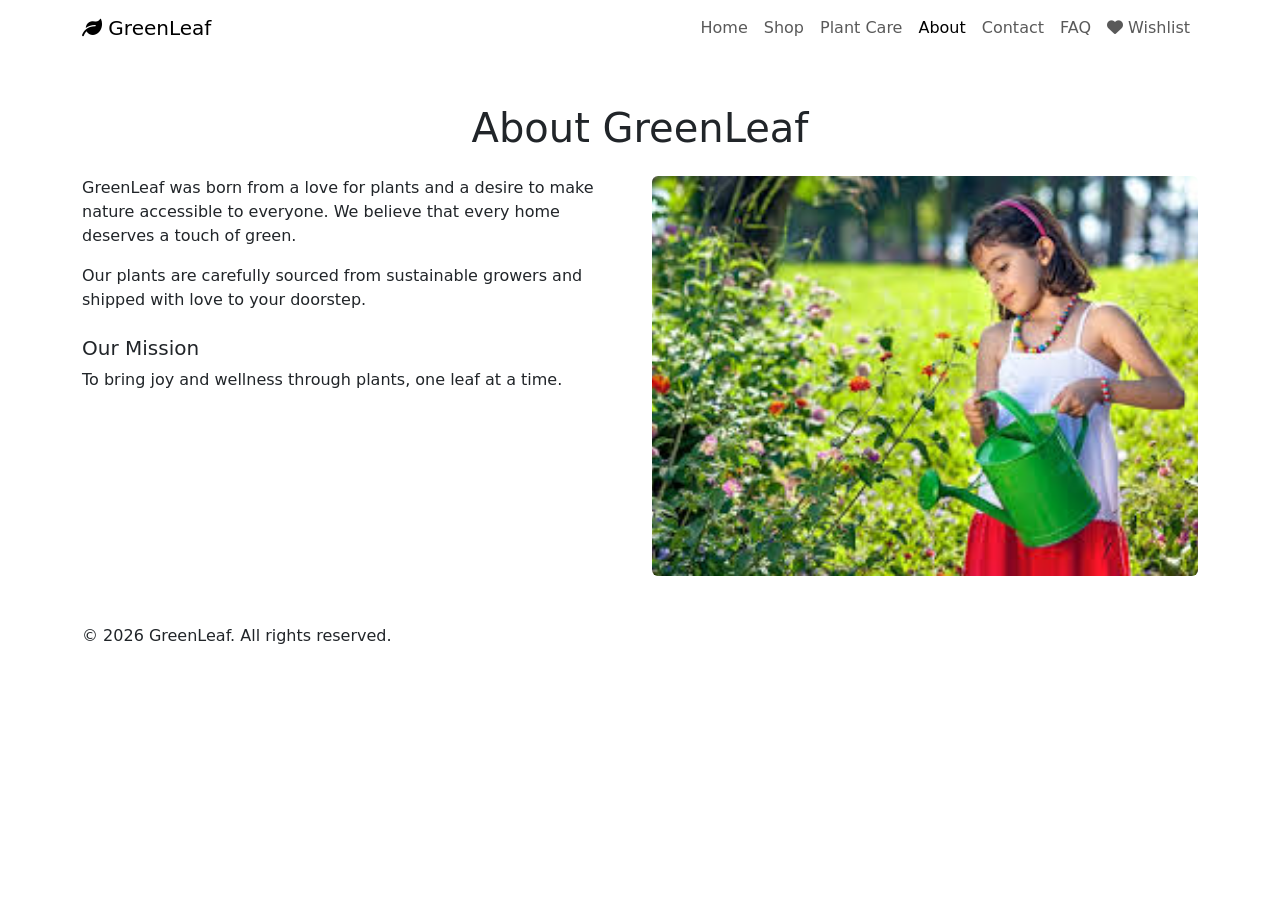
==== about.html @ 5ed4e539 "Fix navbar on all pages with Wishlist link" ====
<!DOCTYPE html>
<html lang="en">
<head>
    <meta charset="UTF-8">
    <meta name="viewport" content="width=device-width, initial-scale=1.0">
    <title>GreenLeaf | About</title>
    
    <link href="https://cdn.jsdelivr.net/npm/bootstrap@5.3.0-alpha1/dist/css/bootstrap.min.css" rel="stylesheet">
    <link rel="stylesheet" href="https://cdnjs.cloudflare.com/ajax/libs/font-awesome/6.0.0/css/all.min.css">
    <link rel="stylesheet" href="css/style.css">
</head>
<body>

    <nav class="navbar navbar-expand-lg">
        <div class="container">
            <a class="navbar-brand" href="index.html">
                <i class="fas fa-leaf"></i> GreenLeaf
            </a>
            <button class="navbar-toggler" type="button" data-bs-toggle="collapse" data-bs-target="#navbarNav">
                <span class="navbar-toggler-icon"></span>
            </button>
            <div class="collapse navbar-collapse" id="navbarNav">
                <ul class="navbar-nav ms-auto">
                    <li class="nav-item"><a class="nav-link" href="index.html">Home</a></li>
                    <li class="nav-item"><a class="nav-link" href="shop.html">Shop</a></li>
                    <li class="nav-item"><a class="nav-link" href="plant-care.html">Plant Care</a></li>
                    <li class="nav-item"><a class="nav-link active" href="about.html">About</a></li>
                    <li class="nav-item"><a class="nav-link" href="contact.html">Contact</a></li>
                    <li class="nav-item"><a class="nav-link" href="faq.html">FAQ</a></li>
                    <li class="nav-item"><a class="nav-link" href="wishlist.html"><i class="fas fa-heart"></i> Wishlist</a></li>
                </ul>
            </div>
        </div>
    </nav>

    <section class="about py-5">
        <div class="container">
            <h1 class="text-center mb-4">About GreenLeaf</h1>
            <div class="row">
                <div class="col-lg-6">
                    <p>GreenLeaf was born from a love for plants and a desire to make nature accessible to everyone. We believe that every home deserves a touch of green.</p>
                    <p>Our plants are carefully sourced from sustainable growers and shipped with love to your doorstep.</p>
                    <h5 class="mt-4">Our Mission</h5>
                    <p>To bring joy and wellness through plants, one leaf at a time.</p>
                </div>
                <div class="col-lg-6">
                    <img src="images/about.jpg" class="img-fluid rounded w-100" alt="About GreenLeaf" style="height: 400px; object-fit: cover;">
                </div>
            </div>
        </div>
    </section>

    <footer>
        <div class="container">
            <p>&copy; 2026 GreenLeaf. All rights reserved.</p>
        </div>
    </footer>

    <script src="https://cdn.jsdelivr.net/npm/bootstrap@5.3.0-alpha1/dist/js/bootstrap.bundle.min.js"></script>
    <script src="js/main.js"></script>
</body>
</html>
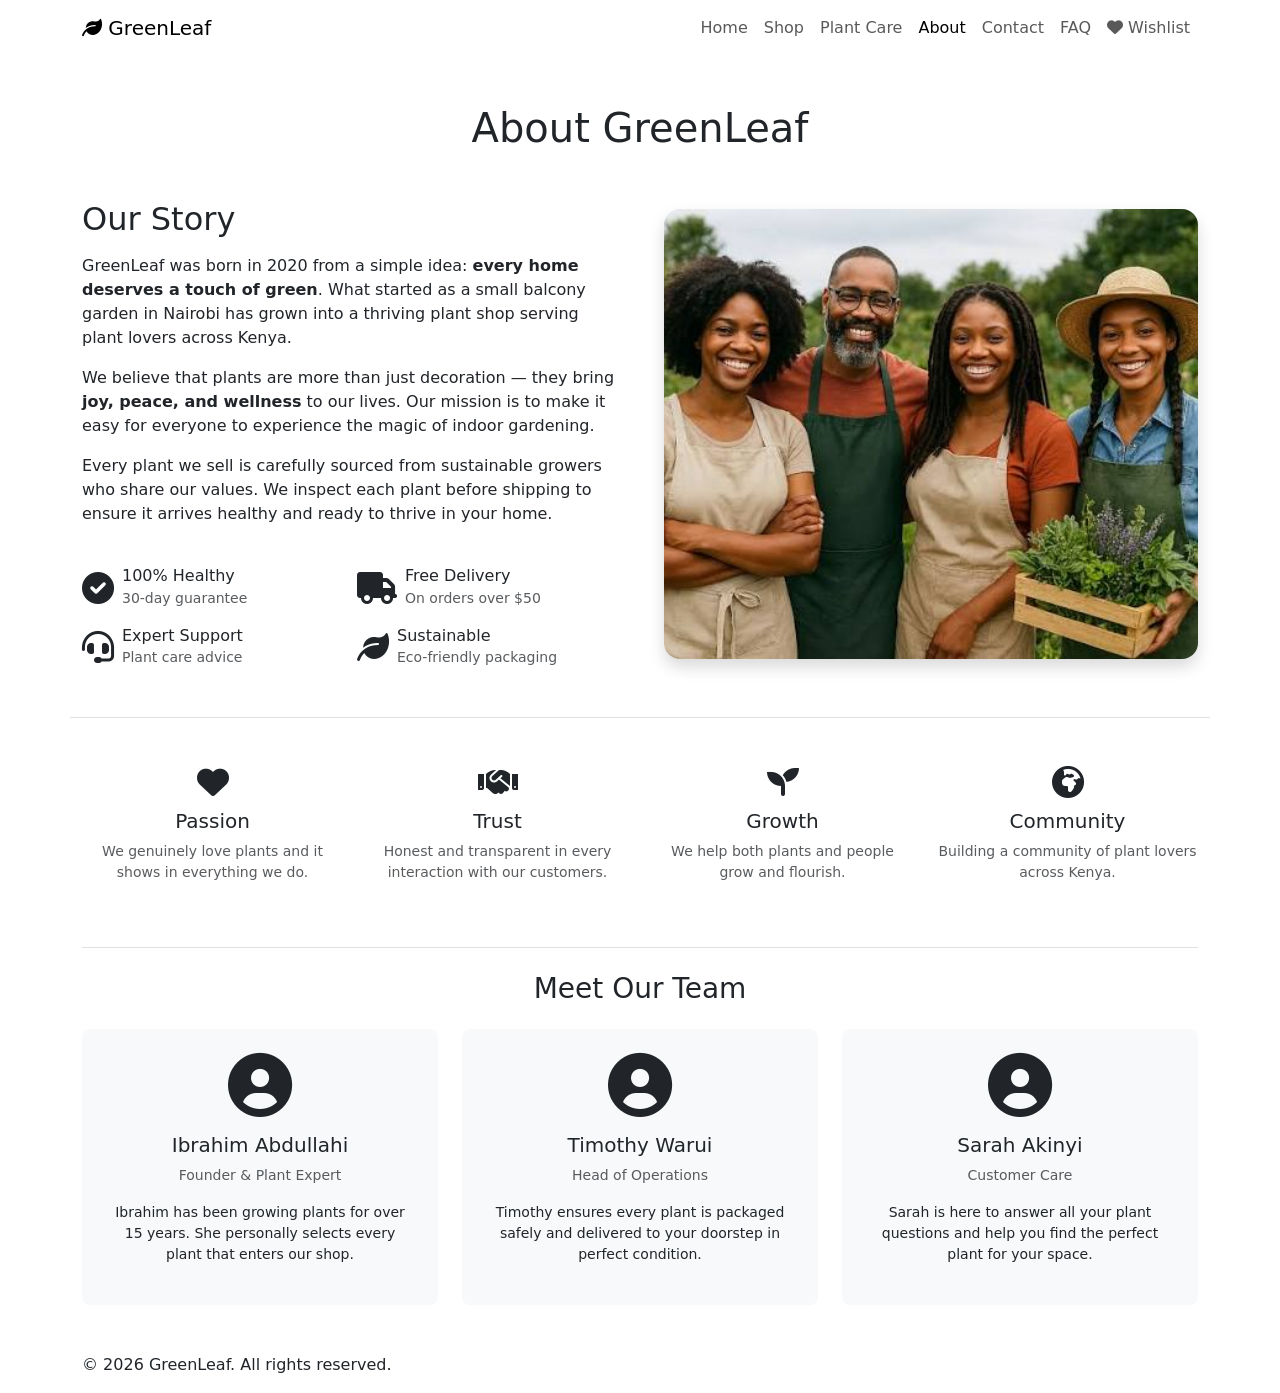
==== commit c632d7e4: "Improve About page with better content and new image" ====
--- a/about.html
+++ b/about.html
@@ -11,6 +11,7 @@
 </head>
 <body>
 
+    <!-- Navigation -->
     <nav class="navbar navbar-expand-lg">
         <div class="container">
             <a class="navbar-brand" href="index.html">
@@ -33,23 +34,121 @@
         </div>
     </nav>
 
+    <!-- About Section -->
     <section class="about py-5">
         <div class="container">
-            <h1 class="text-center mb-4">About GreenLeaf</h1>
-            <div class="row">
+            <h1 class="text-center mb-5">About GreenLeaf</h1>
+            
+            <div class="row g-5 align-items-center">
                 <div class="col-lg-6">
-                    <p>GreenLeaf was born from a love for plants and a desire to make nature accessible to everyone. We believe that every home deserves a touch of green.</p>
-                    <p>Our plants are carefully sourced from sustainable growers and shipped with love to your doorstep.</p>
-                    <h5 class="mt-4">Our Mission</h5>
-                    <p>To bring joy and wellness through plants, one leaf at a time.</p>
+                    <h2 class="mb-3">Our Story</h2>
+                    <p>GreenLeaf was born in 2020 from a simple idea: <strong>every home deserves a touch of green</strong>. What started as a small balcony garden in Nairobi has grown into a thriving plant shop serving plant lovers across Kenya.</p>
+                    <p>We believe that plants are more than just decoration — they bring <strong>joy, peace, and wellness</strong> to our lives. Our mission is to make it easy for everyone to experience the magic of indoor gardening.</p>
+                    <p>Every plant we sell is carefully sourced from sustainable growers who share our values. We inspect each plant before shipping to ensure it arrives healthy and ready to thrive in your home.</p>
+                    
+                    <div class="row mt-4 g-3">
+                        <div class="col-sm-6">
+                            <div class="d-flex align-items-center">
+                                <i class="fas fa-check-circle text-green fa-2x me-2"></i>
+                                <div>
+                                    <h6 class="mb-0">100% Healthy</h6>
+                                    <small class="text-muted">30-day guarantee</small>
+                                </div>
+                            </div>
+                        </div>
+                        <div class="col-sm-6">
+                            <div class="d-flex align-items-center">
+                                <i class="fas fa-truck text-green fa-2x me-2"></i>
+                                <div>
+                                    <h6 class="mb-0">Free Delivery</h6>
+                                    <small class="text-muted">On orders over $50</small>
+                                </div>
+                            </div>
+                        </div>
+                        <div class="col-sm-6">
+                            <div class="d-flex align-items-center">
+                                <i class="fas fa-headset text-green fa-2x me-2"></i>
+                                <div>
+                                    <h6 class="mb-0">Expert Support</h6>
+                                    <small class="text-muted">Plant care advice</small>
+                                </div>
+                            </div>
+                        </div>
+                        <div class="col-sm-6">
+                            <div class="d-flex align-items-center">
+                                <i class="fas fa-leaf text-green fa-2x me-2"></i>
+                                <div>
+                                    <h6 class="mb-0">Sustainable</h6>
+                                    <small class="text-muted">Eco-friendly packaging</small>
+                                </div>
+                            </div>
+                        </div>
+                    </div>
                 </div>
+                
                 <div class="col-lg-6">
-                    <img src="images/about.jpg" class="img-fluid rounded w-100" alt="About GreenLeaf" style="height: 400px; object-fit: cover;">
+                    <img src="images/about-team.jpg" alt="GreenLeaf Team" class="img-fluid rounded-4 shadow w-100" style="height: 450px; object-fit: cover;">
+                </div>
+            </div>
+
+            <!-- Our Values -->
+            <div class="row text-center g-4 mt-5 pt-4 border-top">
+                <div class="col-md-3">
+                    <i class="fas fa-heart fa-2x text-green"></i>
+                    <h5 class="mt-2">Passion</h5>
+                    <p class="text-muted small">We genuinely love plants and it shows in everything we do.</p>
+                </div>
+                <div class="col-md-3">
+                    <i class="fas fa-handshake fa-2x text-green"></i>
+                    <h5 class="mt-2">Trust</h5>
+                    <p class="text-muted small">Honest and transparent in every interaction with our customers.</p>
+                </div>
+                <div class="col-md-3">
+                    <i class="fas fa-seedling fa-2x text-green"></i>
+                    <h5 class="mt-2">Growth</h5>
+                    <p class="text-muted small">We help both plants and people grow and flourish.</p>
+                </div>
+                <div class="col-md-3">
+                    <i class="fas fa-globe-africa fa-2x text-green"></i>
+                    <h5 class="mt-2">Community</h5>
+                    <p class="text-muted small">Building a community of plant lovers across Kenya.</p>
+                </div>
+            </div>
+
+            <!-- Our Team -->
+            <div class="mt-5 pt-4 border-top">
+                <h3 class="text-center mb-4">Meet Our Team</h3>
+                <div class="row g-4">
+                    <div class="col-md-4 text-center">
+                        <div class="bg-light p-4 rounded-3">
+                            <i class="fas fa-user-circle fa-4x text-green"></i>
+                            <h5 class="mt-3">Ibrahim Abdullahi</h5>
+                            <p class="text-muted small">Founder & Plant Expert</p>
+                            <p class="small">Ibrahim has been growing plants for over 15 years. She personally selects every plant that enters our shop.</p>
+                        </div>
+                    </div>
+                    <div class="col-md-4 text-center">
+                        <div class="bg-light p-4 rounded-3">
+                            <i class="fas fa-user-circle fa-4x text-green"></i>
+                            <h5 class="mt-3">Timothy Warui</h5>
+                            <p class="text-muted small">Head of Operations</p>
+                            <p class="small">Timothy ensures every plant is packaged safely and delivered to your doorstep in perfect condition.</p>
+                        </div>
+                    </div>
+                    <div class="col-md-4 text-center">
+                        <div class="bg-light p-4 rounded-3">
+                            <i class="fas fa-user-circle fa-4x text-green"></i>
+                            <h5 class="mt-3">Sarah Akinyi</h5>
+                            <p class="text-muted small">Customer Care</p>
+                            <p class="small">Sarah is here to answer all your plant questions and help you find the perfect plant for your space.</p>
+                        </div>
+                    </div>
                 </div>
             </div>
         </div>
     </section>
 
+    <!-- Footer -->
     <footer>
         <div class="container">
             <p>&copy; 2026 GreenLeaf. All rights reserved.</p>
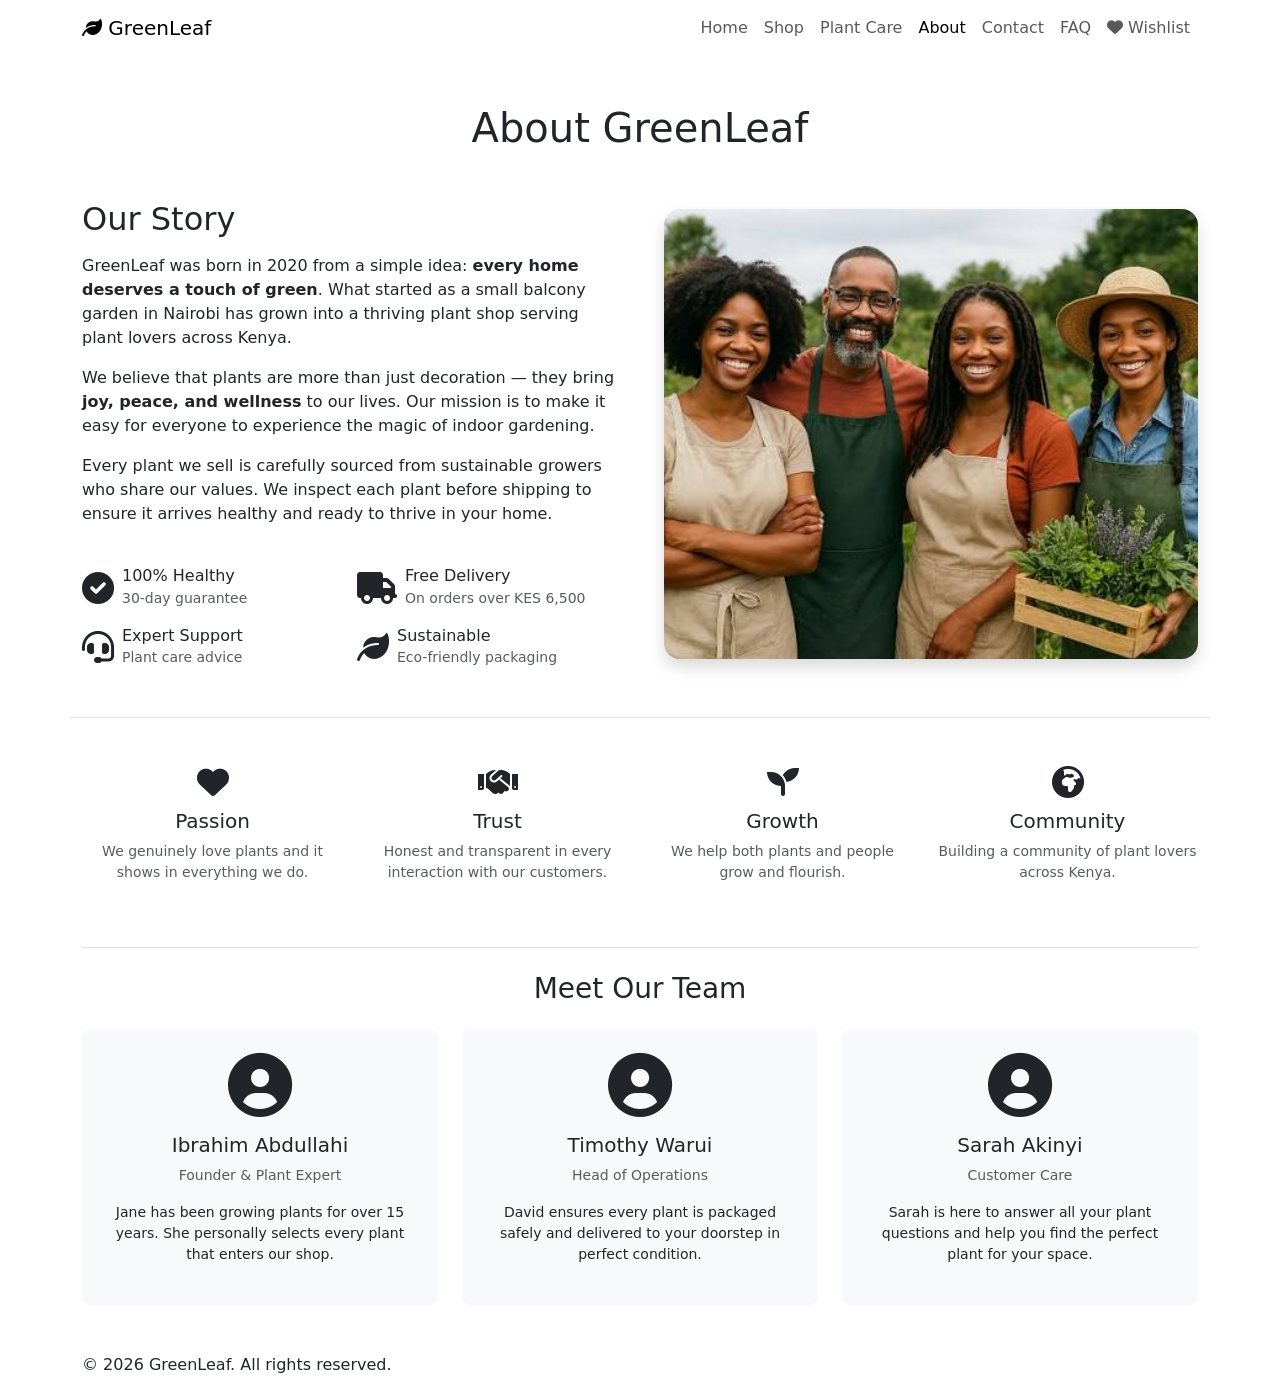
==== commit 1c8d854a: "Add values section to about page" ====
--- a/about.html
+++ b/about.html
@@ -61,7 +61,7 @@
                                 <i class="fas fa-truck text-green fa-2x me-2"></i>
                                 <div>
                                     <h6 class="mb-0">Free Delivery</h6>
-                                    <small class="text-muted">On orders over $50</small>
+                                    <small class="text-muted">On orders over KES 6,500</small>
                                 </div>
                             </div>
                         </div>
@@ -124,7 +124,7 @@
                             <i class="fas fa-user-circle fa-4x text-green"></i>
                             <h5 class="mt-3">Ibrahim Abdullahi</h5>
                             <p class="text-muted small">Founder & Plant Expert</p>
-                            <p class="small">Ibrahim has been growing plants for over 15 years. She personally selects every plant that enters our shop.</p>
+                            <p class="small">Jane has been growing plants for over 15 years. She personally selects every plant that enters our shop.</p>
                         </div>
                     </div>
                     <div class="col-md-4 text-center">
@@ -132,7 +132,7 @@
                             <i class="fas fa-user-circle fa-4x text-green"></i>
                             <h5 class="mt-3">Timothy Warui</h5>
                             <p class="text-muted small">Head of Operations</p>
-                            <p class="small">Timothy ensures every plant is packaged safely and delivered to your doorstep in perfect condition.</p>
+                            <p class="small">David ensures every plant is packaged safely and delivered to your doorstep in perfect condition.</p>
                         </div>
                     </div>
                     <div class="col-md-4 text-center">
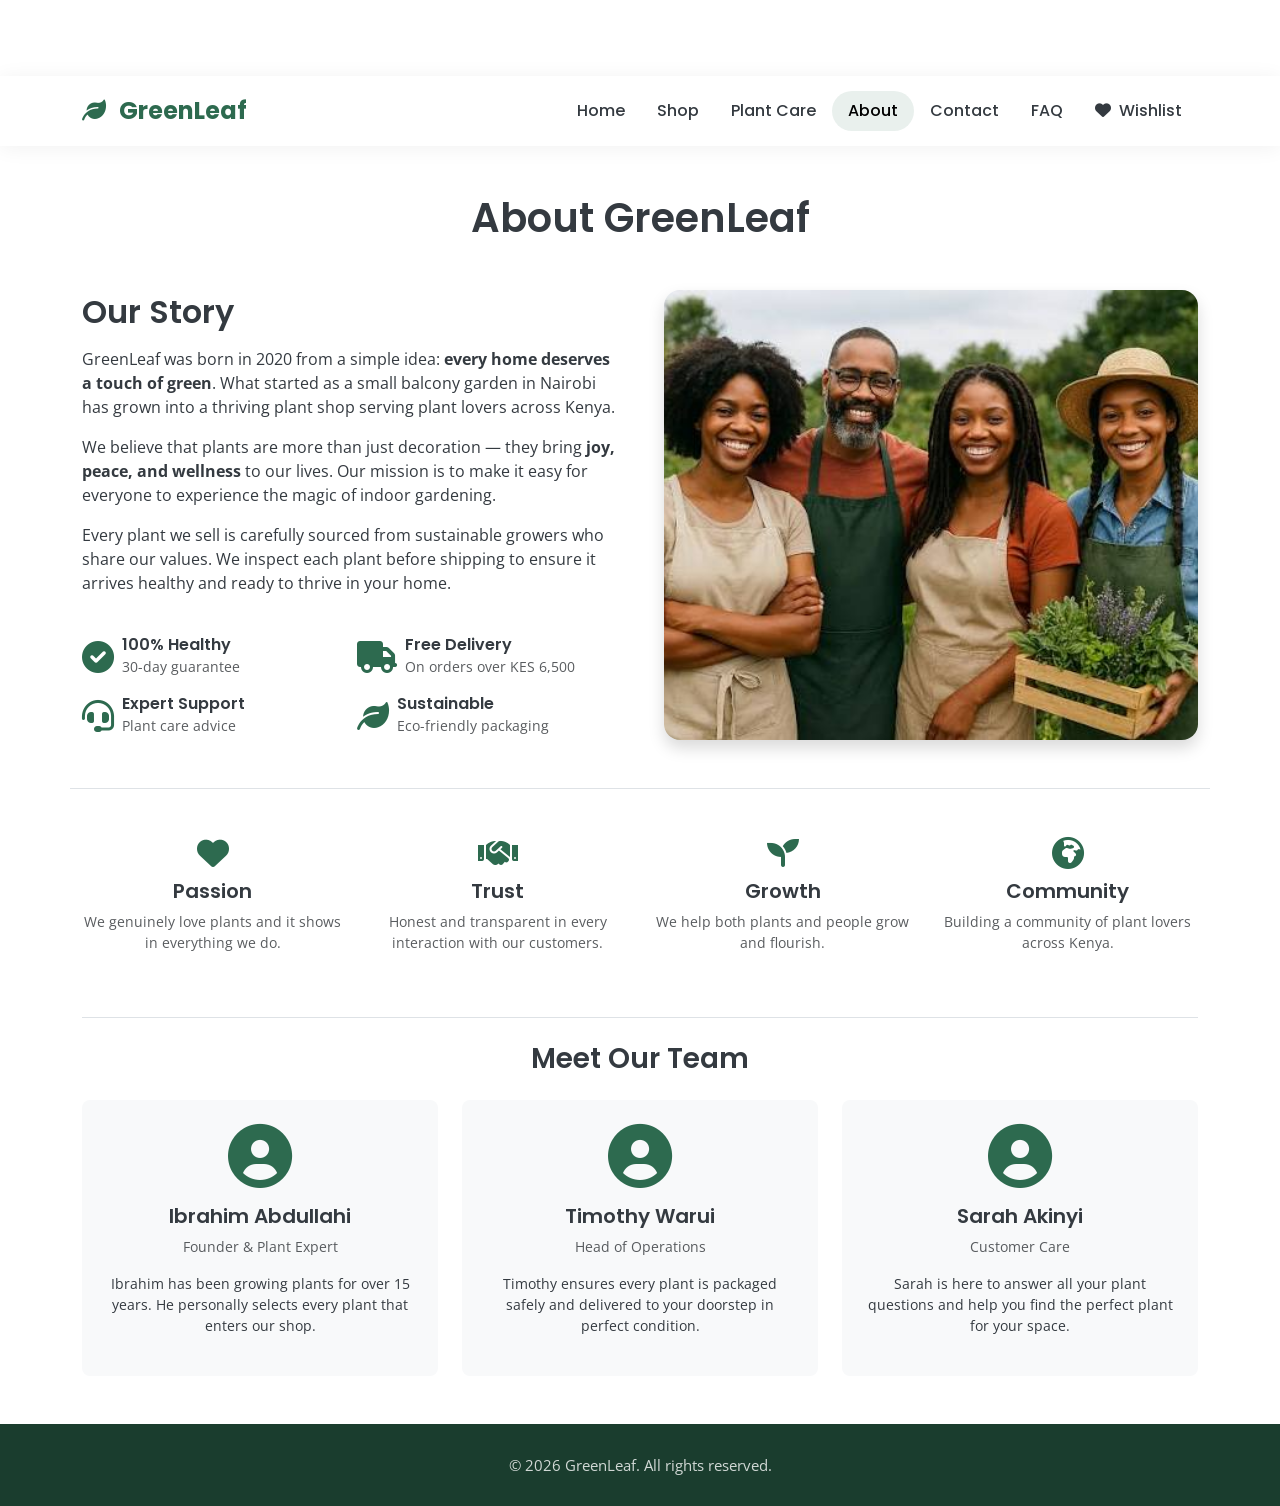
==== commit 3c3d620b: "Add clean comments to all files for better code readability" ====
--- a/about.html
+++ b/about.html
@@ -5,13 +5,19 @@
     <meta name="viewport" content="width=device-width, initial-scale=1.0">
     <title>GreenLeaf | About</title>
     
+    <!-- Bootstrap 5 CSS - for responsive layout -->
     <link href="https://cdn.jsdelivr.net/npm/bootstrap@5.3.0-alpha1/dist/css/bootstrap.min.css" rel="stylesheet">
+    
+    <!-- Font Awesome - for icons -->
     <link rel="stylesheet" href="https://cdnjs.cloudflare.com/ajax/libs/font-awesome/6.0.0/css/all.min.css">
+    
+    <!-- Custom CSS - green theme and styling -->
     <link rel="stylesheet" href="css/style.css">
 </head>
 <body>
 
-    <!-- Navigation -->
+    <!-- ===== NAVIGATION BAR ===== -->
+    <!-- Contains logo and links to all 7 pages. Collapses on mobile. -->
     <nav class="navbar navbar-expand-lg">
         <div class="container">
             <a class="navbar-brand" href="index.html">
@@ -34,7 +40,8 @@
         </div>
     </nav>
 
-    <!-- About Section -->
+    <!-- ===== ABOUT SECTION ===== -->
+    <!-- Company story, mission, values, and team information -->
     <section class="about py-5">
         <div class="container">
             <h1 class="text-center mb-5">About GreenLeaf</h1>
@@ -46,6 +53,7 @@
                     <p>We believe that plants are more than just decoration — they bring <strong>joy, peace, and wellness</strong> to our lives. Our mission is to make it easy for everyone to experience the magic of indoor gardening.</p>
                     <p>Every plant we sell is carefully sourced from sustainable growers who share our values. We inspect each plant before shipping to ensure it arrives healthy and ready to thrive in your home.</p>
                     
+                    <!-- Key benefits - builds trust with customers -->
                     <div class="row mt-4 g-3">
                         <div class="col-sm-6">
                             <div class="d-flex align-items-center">
@@ -91,7 +99,8 @@
                 </div>
             </div>
 
-            <!-- Our Values -->
+            <!-- ===== OUR VALUES ===== -->
+            <!-- Core values that guide the company -->
             <div class="row text-center g-4 mt-5 pt-4 border-top">
                 <div class="col-md-3">
                     <i class="fas fa-heart fa-2x text-green"></i>
@@ -115,7 +124,8 @@
                 </div>
             </div>
 
-            <!-- Our Team -->
+            <!-- ===== OUR TEAM ===== -->
+            <!-- Meet the team members -->
             <div class="mt-5 pt-4 border-top">
                 <h3 class="text-center mb-4">Meet Our Team</h3>
                 <div class="row g-4">
@@ -124,7 +134,7 @@
                             <i class="fas fa-user-circle fa-4x text-green"></i>
                             <h5 class="mt-3">Ibrahim Abdullahi</h5>
                             <p class="text-muted small">Founder & Plant Expert</p>
-                            <p class="small">Jane has been growing plants for over 15 years. She personally selects every plant that enters our shop.</p>
+                            <p class="small">Ibrahim has been growing plants for over 15 years. He personally selects every plant that enters our shop.</p>
                         </div>
                     </div>
                     <div class="col-md-4 text-center">
@@ -132,7 +142,7 @@
                             <i class="fas fa-user-circle fa-4x text-green"></i>
                             <h5 class="mt-3">Timothy Warui</h5>
                             <p class="text-muted small">Head of Operations</p>
-                            <p class="small">David ensures every plant is packaged safely and delivered to your doorstep in perfect condition.</p>
+                            <p class="small">Timothy ensures every plant is packaged safely and delivered to your doorstep in perfect condition.</p>
                         </div>
                     </div>
                     <div class="col-md-4 text-center">
@@ -148,14 +158,18 @@
         </div>
     </section>
 
-    <!-- Footer -->
+    <!-- ===== FOOTER ===== -->
+    <!-- Copyright information -->
     <footer>
         <div class="container">
             <p>&copy; 2026 GreenLeaf. All rights reserved.</p>
         </div>
     </footer>
 
+    <!-- Bootstrap JavaScript - for responsive features -->
     <script src="https://cdn.jsdelivr.net/npm/bootstrap@5.3.0-alpha1/dist/js/bootstrap.bundle.min.js"></script>
+    
+    <!-- Custom JavaScript - wishlist, filter, form validation -->
     <script src="js/main.js"></script>
 </body>
 </html>
--- a/css/style.css
+++ b/css/style.css
@@ -0,0 +1,445 @@
+/* ==========================================
+   GOOGLE FONTS
+========================================== */
+@import url('https://fonts.googleapis.com/css2?family=Poppins:wght@300;400;500;600;700&family=Open+Sans:wght@300;400;500;600&display=swap');
+
+/* ==========================================
+   ROOT VARIABLES - Colors, shadows, transitions
+========================================== */
+:root {
+    --primary: #2D6A4F;
+    --primary-light: #409f7a;
+    --primary-dark: #1a3d2e;
+    --secondary: #74C69D;
+    --light-bg: #F8F9FA;
+    --text-dark: #343A40;
+    --text-muted: #6c757d;
+    --white: #FFFFFF;
+    --shadow: 0 4px 20px rgba(0, 0, 0, 0.08);
+    --shadow-hover: 0 8px 30px rgba(0, 0, 0, 0.15);
+    --border-radius: 16px;
+    --transition: all 0.3s ease;
+}
+
+/* ==========================================
+   GLOBAL STYLES
+========================================== */
+* {
+    margin: 0;
+    padding: 0;
+    box-sizing: border-box;
+}
+
+body {
+    font-family: 'Open Sans', sans-serif;
+    color: var(--text-dark);
+    background-color: var(--white);
+    padding-top: 76px;
+}
+
+h1, h2, h3, h4, h5, h6 {
+    font-family: 'Poppins', sans-serif;
+    font-weight: 600;
+}
+
+a {
+    text-decoration: none;
+    color: var(--primary);
+    transition: var(--transition);
+}
+
+a:hover {
+    color: var(--primary-dark);
+}
+
+/* ==========================================
+   TEXT COLORS
+========================================== */
+.text-green {
+    color: var(--primary);
+}
+
+.text-green-light {
+    color: var(--secondary);
+}
+
+/* ==========================================
+   BUTTONS
+========================================== */
+.btn-primary {
+    background-color: var(--primary);
+    border-color: var(--primary);
+    padding: 12px 30px;
+    font-weight: 600;
+    border-radius: 50px;
+    transition: var(--transition);
+}
+
+.btn-primary:hover {
+    background-color: var(--primary-dark);
+    border-color: var(--primary-dark);
+    transform: translateY(-2px);
+    box-shadow: 0 8px 25px rgba(45, 106, 79, 0.3);
+}
+
+.btn-outline-primary {
+    color: var(--primary);
+    border-color: var(--primary);
+    border-radius: 50px;
+    font-weight: 600;
+    transition: var(--transition);
+}
+
+.btn-outline-primary:hover {
+    background-color: var(--primary);
+    border-color: var(--primary);
+    color: var(--white);
+    transform: translateY(-2px);
+}
+
+/* ==========================================
+   NAVBAR
+========================================== */
+.navbar {
+    background-color: var(--white);
+    box-shadow: 0 2px 20px rgba(0, 0, 0, 0.06);
+    padding: 12px 0;
+}
+
+.navbar-brand {
+    font-family: 'Poppins', sans-serif;
+    font-weight: 700;
+    font-size: 1.5rem;
+    color: var(--primary);
+}
+
+.navbar-brand i {
+    color: var(--primary);
+    margin-right: 8px;
+}
+
+.navbar-brand:hover {
+    color: var(--primary-dark);
+}
+
+.nav-link {
+    font-family: 'Poppins', sans-serif;
+    font-weight: 500;
+    color: var(--text-dark);
+    padding: 8px 16px !important;
+    border-radius: 50px;
+    transition: var(--transition);
+}
+
+.nav-link:hover {
+    color: var(--primary);
+    background-color: rgba(45, 106, 79, 0.06);
+}
+
+.nav-link.active {
+    color: var(--primary);
+    background-color: rgba(45, 106, 79, 0.1);
+}
+
+.nav-link i {
+    margin-right: 4px;
+}
+
+.navbar-toggler {
+    border: none;
+    padding: 8px 12px;
+}
+
+.navbar-toggler:focus {
+    box-shadow: none;
+}
+
+/* ==========================================
+   HERO SECTION
+========================================== */
+.hero {
+    background: linear-gradient(135deg, #f0f7f4 0%, #e8f3ee 100%);
+    padding: 80px 0;
+    min-height: 80vh;
+    display: flex;
+    align-items: center;
+}
+
+.hero h1 {
+    font-size: 3.5rem;
+    line-height: 1.2;
+}
+
+.hero .lead {
+    font-size: 1.2rem;
+    color: var(--text-muted);
+}
+
+/* ==========================================
+   PLANT CARDS
+========================================== */
+.plant-card {
+    border: none;
+    border-radius: var(--border-radius);
+    overflow: hidden;
+    box-shadow: var(--shadow);
+    transition: var(--transition);
+    background: var(--white);
+    height: 100%;
+}
+
+.plant-card:hover {
+    transform: translateY(-8px);
+    box-shadow: var(--shadow-hover);
+}
+
+.plant-card img {
+    height: 220px;
+    object-fit: cover;
+    transition: var(--transition);
+}
+
+.plant-card:hover img {
+    transform: scale(1.02);
+}
+
+.plant-card .card-body {
+    padding: 20px;
+}
+
+.plant-card .card-title {
+    font-family: 'Poppins', sans-serif;
+    font-weight: 600;
+    margin-bottom: 4px;
+}
+
+.plant-card .card-text {
+    font-weight: 600;
+    color: var(--primary);
+    font-size: 1.1rem;
+}
+
+/* ==========================================
+   WISHLIST BUTTONS
+========================================== */
+.wishlist-btn {
+    border-radius: 50px;
+    padding: 6px 16px;
+    transition: var(--transition);
+    border: 2px solid #ddd;
+    color: var(--text-muted);
+}
+
+.wishlist-btn:hover {
+    border-color: var(--primary);
+    color: var(--primary);
+}
+
+.wishlist-btn i {
+    transition: var(--transition);
+    margin-right: 4px;
+}
+
+.wishlist-btn.active {
+    border-color: #e74c3c;
+    background-color: rgba(231, 76, 60, 0.06);
+    color: #e74c3c;
+}
+
+.wishlist-btn.active i {
+    color: #e74c3c;
+}
+
+/* ==========================================
+   FILTER BUTTONS
+========================================== */
+.filter-btn {
+    border-radius: 50px;
+    padding: 8px 24px;
+    margin: 0 4px;
+    font-weight: 500;
+    transition: var(--transition);
+    border: 2px solid #ddd;
+    color: var(--text-dark);
+}
+
+.filter-btn:hover {
+    border-color: var(--primary);
+    color: var(--primary);
+}
+
+.filter-btn.active {
+    background-color: var(--primary);
+    border-color: var(--primary);
+    color: var(--white);
+}
+
+/* ==========================================
+   TESTIMONIALS
+========================================== */
+.testimonial-card {
+    border: none;
+    border-radius: var(--border-radius);
+    box-shadow: var(--shadow);
+    transition: var(--transition);
+    background: var(--white);
+}
+
+.testimonial-card:hover {
+    transform: translateY(-4px);
+    box-shadow: var(--shadow-hover);
+}
+
+/* ==========================================
+   ABOUT PAGE
+========================================== */
+.about .bg-light {
+    background-color: var(--light-bg);
+}
+
+/* ==========================================
+   CONTACT FORM
+========================================== */
+.form-control {
+    border-radius: 12px;
+    padding: 12px 16px;
+    border: 2px solid #e9ecef;
+    transition: var(--transition);
+}
+
+.form-control:focus {
+    border-color: var(--primary);
+    box-shadow: 0 0 0 4px rgba(45, 106, 79, 0.1);
+}
+
+/* ==========================================
+   NEWSLETTER
+========================================== */
+.newsletter .input-group {
+    box-shadow: var(--shadow);
+    border-radius: 50px;
+    overflow: hidden;
+}
+
+.newsletter .form-control {
+    border: 2px solid #e9ecef;
+    border-right: none;
+    border-radius: 50px 0 0 50px;
+    padding: 14px 20px;
+}
+
+.newsletter .form-control:focus {
+    border-color: var(--primary);
+    box-shadow: none;
+}
+
+.newsletter .btn {
+    border-radius: 0 50px 50px 0;
+    padding: 14px 30px;
+}
+
+/* ==========================================
+   FAQ ACCORDION
+========================================== */
+.accordion-item {
+    border: 2px solid #e9ecef;
+    margin-bottom: 12px;
+    border-radius: 12px !important;
+    overflow: hidden;
+}
+
+.accordion-button {
+    font-weight: 600;
+    padding: 18px 24px;
+    background: var(--white);
+}
+
+.accordion-button:not(.collapsed) {
+    background-color: rgba(45, 106, 79, 0.04);
+    color: var(--primary);
+    box-shadow: none;
+}
+
+.accordion-button:focus {
+    box-shadow: none;
+    border-color: transparent;
+}
+
+.accordion-body {
+    padding: 20px 24px;
+    color: var(--text-muted);
+    line-height: 1.7;
+}
+
+/* ==========================================
+   FOOTER
+========================================== */
+footer {
+    background-color: var(--primary-dark);
+    color: var(--white);
+    padding: 30px 0;
+    text-align: center;
+}
+
+footer p {
+    margin: 0;
+    opacity: 0.8;
+    font-size: 0.95rem;
+}
+
+/* ==========================================
+   RESPONSIVE - Mobile, Tablet, Desktop
+========================================== */
+@media (max-width: 992px) {
+    .hero h1 {
+        font-size: 2.5rem;
+    }
+    
+    .hero {
+        min-height: auto;
+        padding: 60px 0;
+    }
+}
+
+@media (max-width: 768px) {
+    body {
+        padding-top: 66px;
+    }
+    
+    .hero h1 {
+        font-size: 2rem;
+    }
+    
+    .hero .lead {
+        font-size: 1rem;
+    }
+    
+    .plant-card img {
+        height: 180px;
+    }
+    
+    .filter-btn {
+        padding: 6px 16px;
+        font-size: 0.85rem;
+        margin: 0 2px;
+    }
+}
+
+@media (max-width: 576px) {
+    .hero {
+        padding: 40px 0;
+    }
+    
+    .hero h1 {
+        font-size: 1.8rem;
+    }
+    
+    .btn-primary {
+        padding: 10px 24px;
+        font-size: 0.95rem;
+    }
+    
+    .plant-card img {
+        height: 160px;
+    }
+}
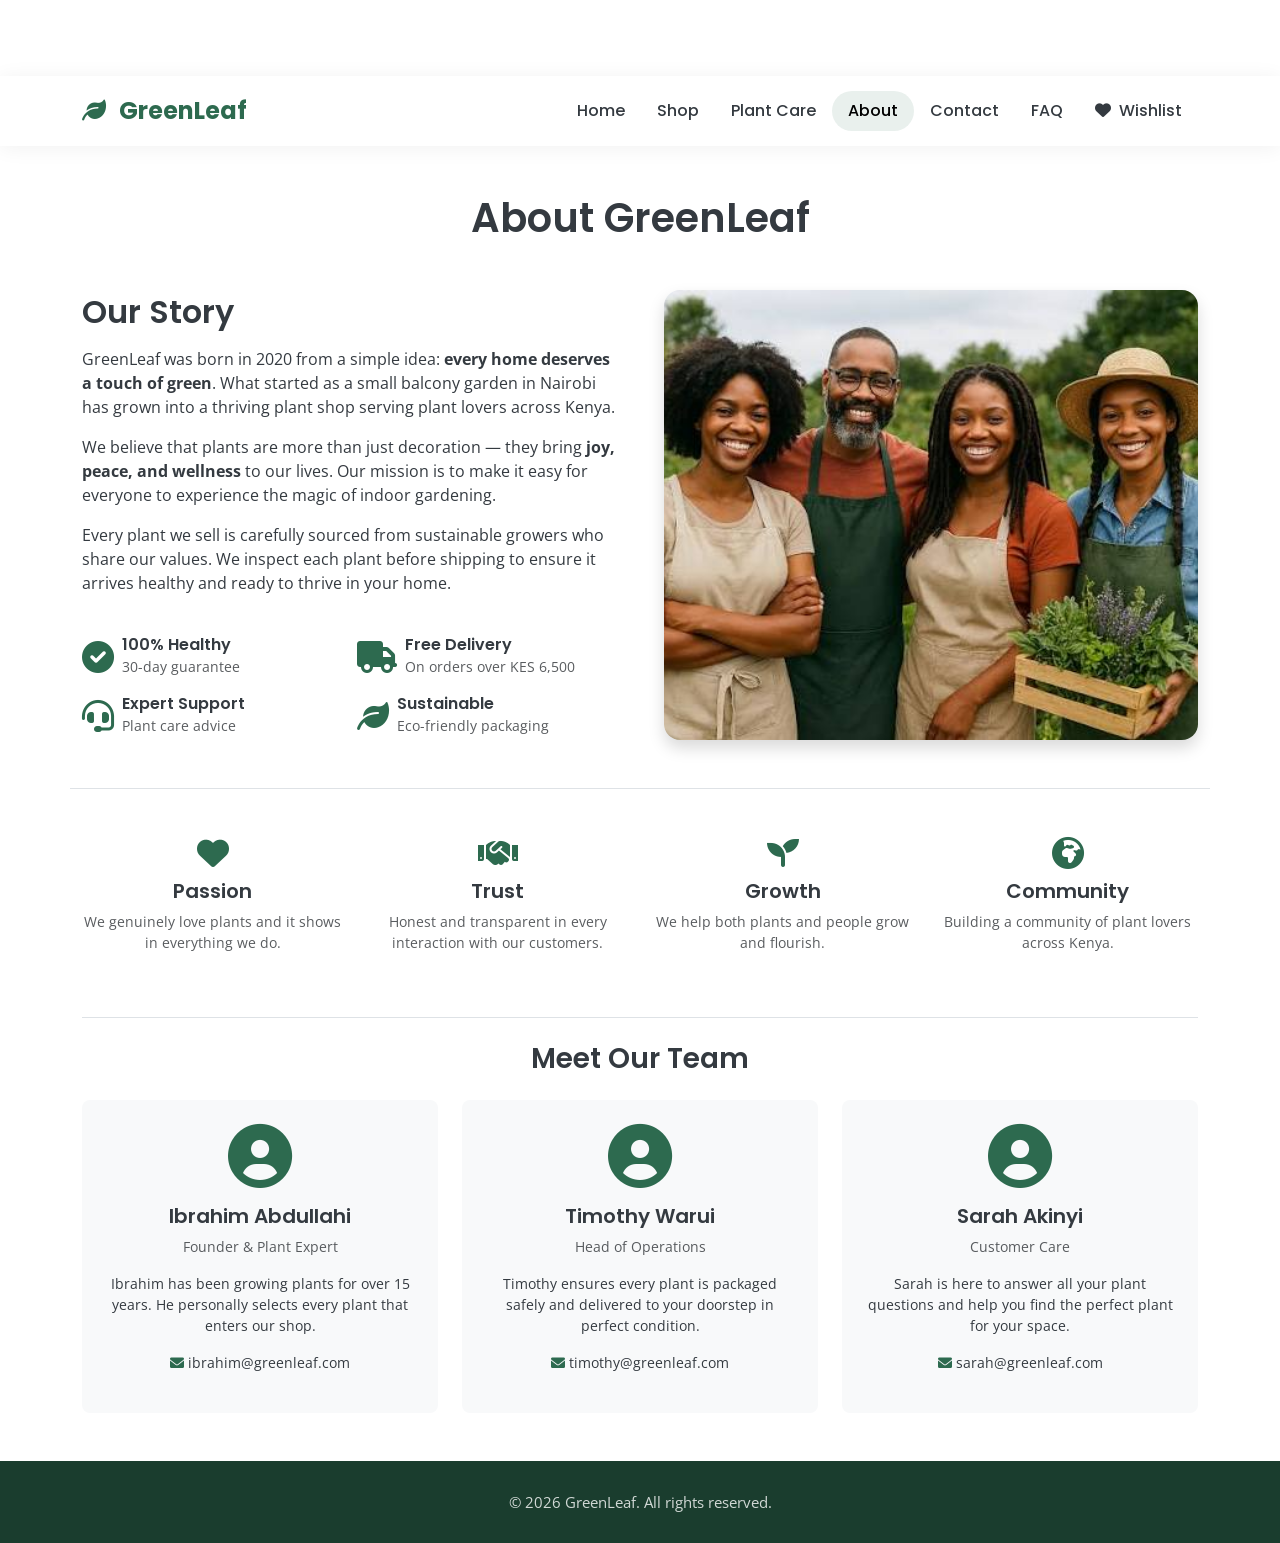
==== commit 226a2c3f: "Add business emails to team members on About page" ====
--- a/about.html
+++ b/about.html
@@ -5,19 +5,18 @@
     <meta name="viewport" content="width=device-width, initial-scale=1.0">
     <title>GreenLeaf | About</title>
     
-    <!-- Bootstrap 5 CSS - for responsive layout -->
+    <!-- Bootstrap 5 CSS -->
     <link href="https://cdn.jsdelivr.net/npm/bootstrap@5.3.0-alpha1/dist/css/bootstrap.min.css" rel="stylesheet">
     
-    <!-- Font Awesome - for icons -->
+    <!-- Font Awesome -->
     <link rel="stylesheet" href="https://cdnjs.cloudflare.com/ajax/libs/font-awesome/6.0.0/css/all.min.css">
     
-    <!-- Custom CSS - green theme and styling -->
+    <!-- Custom CSS -->
     <link rel="stylesheet" href="css/style.css">
 </head>
 <body>
 
     <!-- ===== NAVIGATION BAR ===== -->
-    <!-- Contains logo and links to all 7 pages. Collapses on mobile. -->
     <nav class="navbar navbar-expand-lg">
         <div class="container">
             <a class="navbar-brand" href="index.html">
@@ -41,7 +40,6 @@
     </nav>
 
     <!-- ===== ABOUT SECTION ===== -->
-    <!-- Company story, mission, values, and team information -->
     <section class="about py-5">
         <div class="container">
             <h1 class="text-center mb-5">About GreenLeaf</h1>
@@ -53,7 +51,7 @@
                     <p>We believe that plants are more than just decoration — they bring <strong>joy, peace, and wellness</strong> to our lives. Our mission is to make it easy for everyone to experience the magic of indoor gardening.</p>
                     <p>Every plant we sell is carefully sourced from sustainable growers who share our values. We inspect each plant before shipping to ensure it arrives healthy and ready to thrive in your home.</p>
                     
-                    <!-- Key benefits - builds trust with customers -->
+                    <!-- Key benefits -->
                     <div class="row mt-4 g-3">
                         <div class="col-sm-6">
                             <div class="d-flex align-items-center">
@@ -100,7 +98,6 @@
             </div>
 
             <!-- ===== OUR VALUES ===== -->
-            <!-- Core values that guide the company -->
             <div class="row text-center g-4 mt-5 pt-4 border-top">
                 <div class="col-md-3">
                     <i class="fas fa-heart fa-2x text-green"></i>
@@ -125,32 +122,37 @@
             </div>
 
             <!-- ===== OUR TEAM ===== -->
-            <!-- Meet the team members -->
             <div class="mt-5 pt-4 border-top">
                 <h3 class="text-center mb-4">Meet Our Team</h3>
                 <div class="row g-4">
+                    <!-- Team Member 1 -->
                     <div class="col-md-4 text-center">
                         <div class="bg-light p-4 rounded-3">
                             <i class="fas fa-user-circle fa-4x text-green"></i>
                             <h5 class="mt-3">Ibrahim Abdullahi</h5>
                             <p class="text-muted small">Founder & Plant Expert</p>
                             <p class="small">Ibrahim has been growing plants for over 15 years. He personally selects every plant that enters our shop.</p>
+                            <p class="small mt-2"><i class="fas fa-envelope text-green"></i> ibrahim@greenleaf.com</p>
                         </div>
                     </div>
+                    <!-- Team Member 2 -->
                     <div class="col-md-4 text-center">
                         <div class="bg-light p-4 rounded-3">
                             <i class="fas fa-user-circle fa-4x text-green"></i>
                             <h5 class="mt-3">Timothy Warui</h5>
                             <p class="text-muted small">Head of Operations</p>
                             <p class="small">Timothy ensures every plant is packaged safely and delivered to your doorstep in perfect condition.</p>
+                            <p class="small mt-2"><i class="fas fa-envelope text-green"></i> timothy@greenleaf.com</p>
                         </div>
                     </div>
+                    <!-- Team Member 3 -->
                     <div class="col-md-4 text-center">
                         <div class="bg-light p-4 rounded-3">
                             <i class="fas fa-user-circle fa-4x text-green"></i>
                             <h5 class="mt-3">Sarah Akinyi</h5>
                             <p class="text-muted small">Customer Care</p>
                             <p class="small">Sarah is here to answer all your plant questions and help you find the perfect plant for your space.</p>
+                            <p class="small mt-2"><i class="fas fa-envelope text-green"></i> sarah@greenleaf.com</p>
                         </div>
                     </div>
                 </div>
@@ -159,17 +161,16 @@
     </section>
 
     <!-- ===== FOOTER ===== -->
-    <!-- Copyright information -->
     <footer>
         <div class="container">
             <p>&copy; 2026 GreenLeaf. All rights reserved.</p>
         </div>
     </footer>
 
-    <!-- Bootstrap JavaScript - for responsive features -->
+    <!-- Bootstrap JavaScript -->
     <script src="https://cdn.jsdelivr.net/npm/bootstrap@5.3.0-alpha1/dist/js/bootstrap.bundle.min.js"></script>
     
-    <!-- Custom JavaScript - wishlist, filter, form validation -->
+    <!-- Custom JavaScript -->
     <script src="js/main.js"></script>
 </body>
 </html>
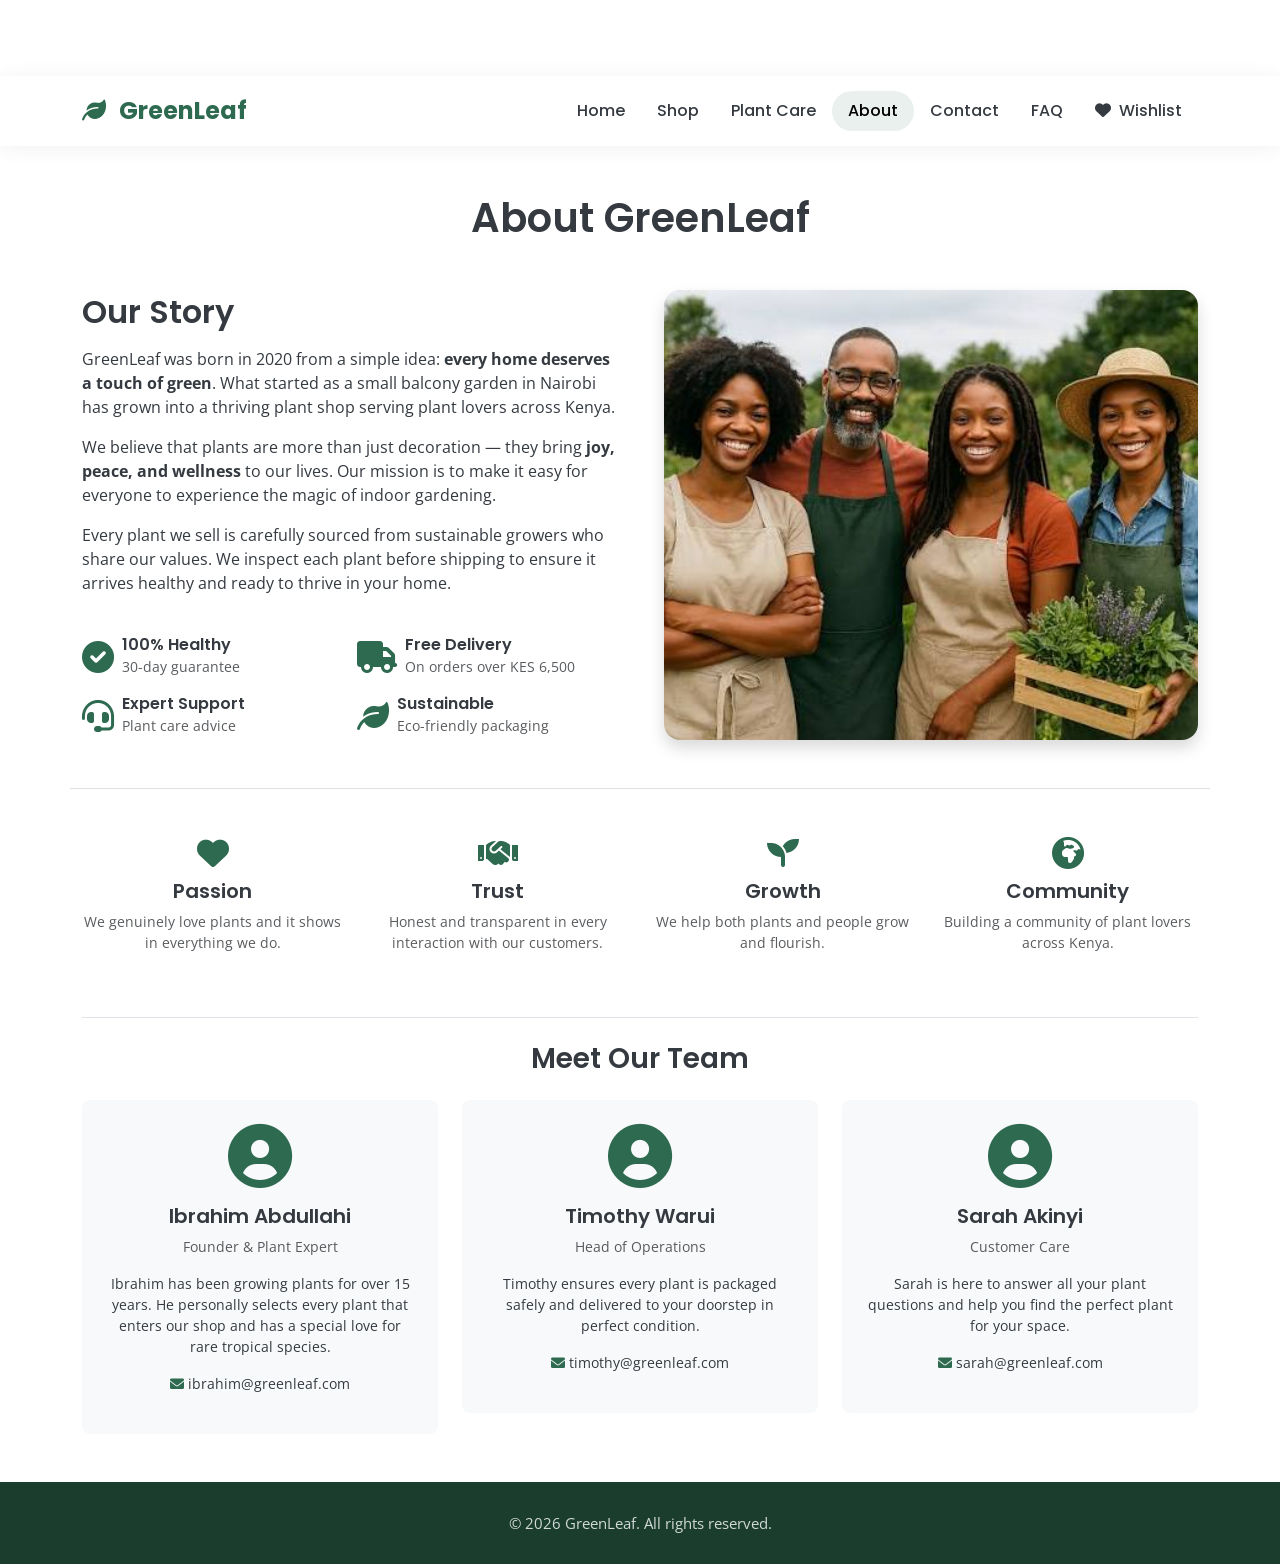
==== commit 5bc0cf42: "Update Ibrahim's bio with more detail about rare plants" ====
--- a/about.html
+++ b/about.html
@@ -131,7 +131,7 @@
                             <i class="fas fa-user-circle fa-4x text-green"></i>
                             <h5 class="mt-3">Ibrahim Abdullahi</h5>
                             <p class="text-muted small">Founder & Plant Expert</p>
-                            <p class="small">Ibrahim has been growing plants for over 15 years. He personally selects every plant that enters our shop.</p>
+                            <p class="small">Ibrahim has been growing plants for over 15 years. He personally selects every plant that enters our shop and has a special love for rare tropical species.</p>
                             <p class="small mt-2"><i class="fas fa-envelope text-green"></i> ibrahim@greenleaf.com</p>
                         </div>
                     </div>
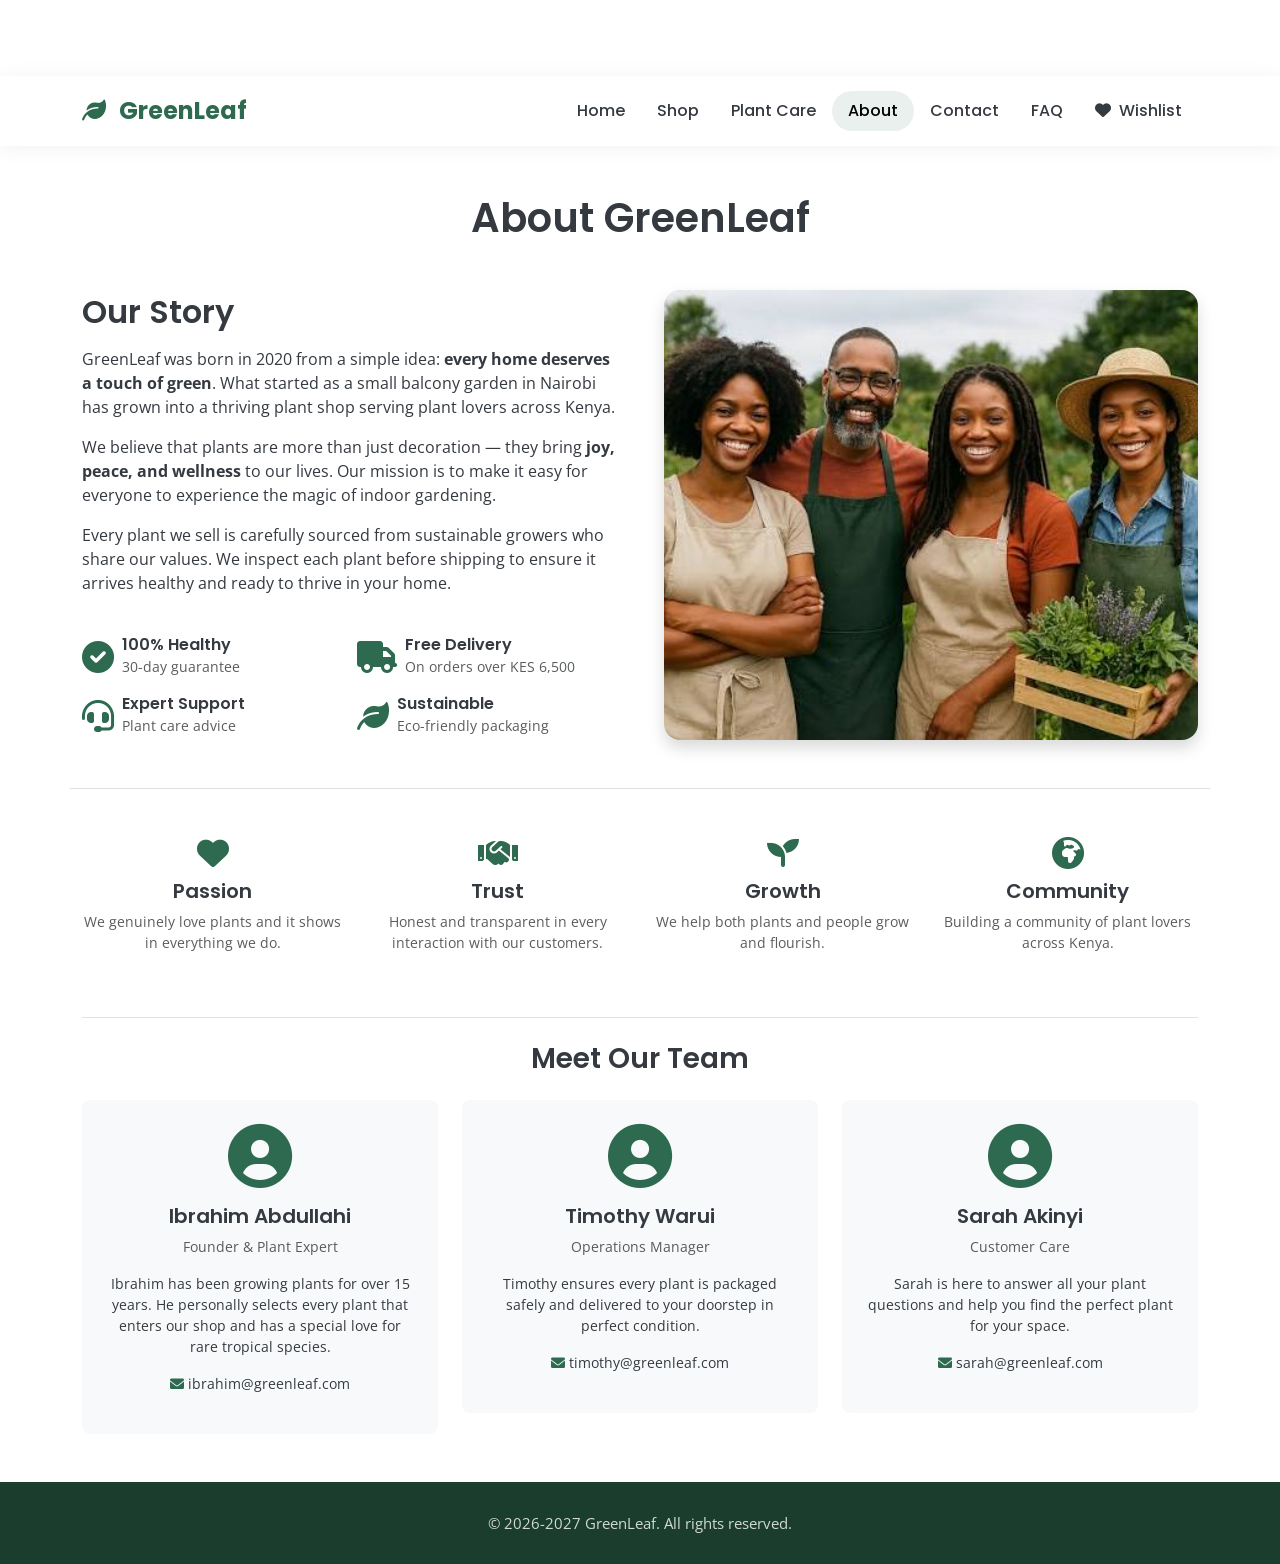
==== commit 5b43e3b0: "Update Timothy's role to Operations Manager" ====
--- a/about.html
+++ b/about.html
@@ -140,7 +140,7 @@
                         <div class="bg-light p-4 rounded-3">
                             <i class="fas fa-user-circle fa-4x text-green"></i>
                             <h5 class="mt-3">Timothy Warui</h5>
-                            <p class="text-muted small">Head of Operations</p>
+                            <p class="text-muted small">Operations Manager</p>
                             <p class="small">Timothy ensures every plant is packaged safely and delivered to your doorstep in perfect condition.</p>
                             <p class="small mt-2"><i class="fas fa-envelope text-green"></i> timothy@greenleaf.com</p>
                         </div>
@@ -163,7 +163,7 @@
     <!-- ===== FOOTER ===== -->
     <footer>
         <div class="container">
-            <p>&copy; 2026 GreenLeaf. All rights reserved.</p>
+            <p>&copy; 2026-2027 GreenLeaf. All rights reserved.</p>
         </div>
     </footer>
 
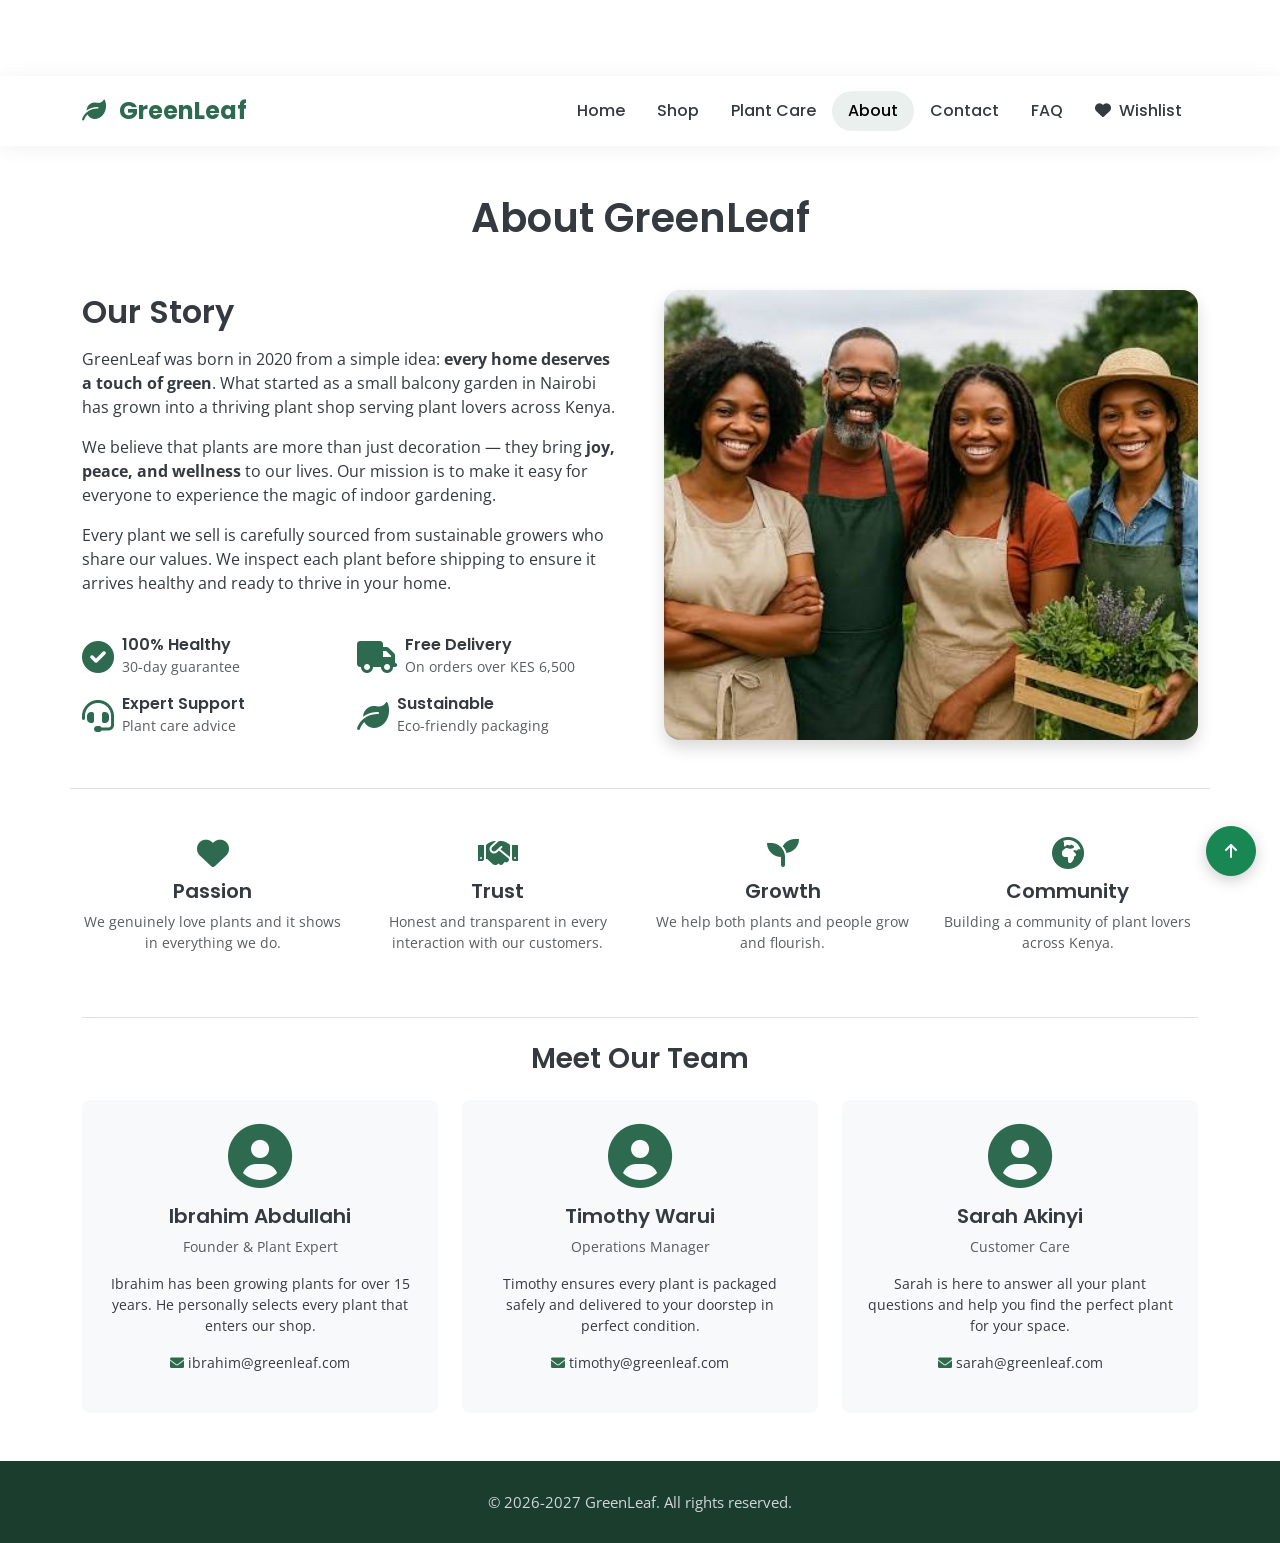
==== commit 39e1e959: "Add Back to Top button to About and Plant Care pages" ====
--- a/about.html
+++ b/about.html
@@ -8,15 +8,15 @@
     <!-- Bootstrap 5 CSS -->
     <link href="https://cdn.jsdelivr.net/npm/bootstrap@5.3.0-alpha1/dist/css/bootstrap.min.css" rel="stylesheet">
     
-    <!-- Font Awesome -->
+    <!-- Font Awesome Icons -->
     <link rel="stylesheet" href="https://cdnjs.cloudflare.com/ajax/libs/font-awesome/6.0.0/css/all.min.css">
     
-    <!-- Custom CSS -->
+    <!-- Custom Styles -->
     <link rel="stylesheet" href="css/style.css">
 </head>
 <body>
 
-    <!-- ===== NAVIGATION BAR ===== -->
+    <!-- ===== NAVIGATION ===== -->
     <nav class="navbar navbar-expand-lg">
         <div class="container">
             <a class="navbar-brand" href="index.html">
@@ -39,7 +39,7 @@
         </div>
     </nav>
 
-    <!-- ===== ABOUT SECTION ===== -->
+    <!-- ===== COMPANY STORY ===== -->
     <section class="about py-5">
         <div class="container">
             <h1 class="text-center mb-5">About GreenLeaf</h1>
@@ -51,7 +51,7 @@
                     <p>We believe that plants are more than just decoration — they bring <strong>joy, peace, and wellness</strong> to our lives. Our mission is to make it easy for everyone to experience the magic of indoor gardening.</p>
                     <p>Every plant we sell is carefully sourced from sustainable growers who share our values. We inspect each plant before shipping to ensure it arrives healthy and ready to thrive in your home.</p>
                     
-                    <!-- Key benefits -->
+                    <!-- Key Benefits -->
                     <div class="row mt-4 g-3">
                         <div class="col-sm-6">
                             <div class="d-flex align-items-center">
@@ -97,7 +97,7 @@
                 </div>
             </div>
 
-            <!-- ===== OUR VALUES ===== -->
+            <!-- ===== CORE VALUES ===== -->
             <div class="row text-center g-4 mt-5 pt-4 border-top">
                 <div class="col-md-3">
                     <i class="fas fa-heart fa-2x text-green"></i>
@@ -121,21 +121,19 @@
                 </div>
             </div>
 
-            <!-- ===== OUR TEAM ===== -->
+            <!-- ===== TEAM MEMBERS ===== -->
             <div class="mt-5 pt-4 border-top">
                 <h3 class="text-center mb-4">Meet Our Team</h3>
                 <div class="row g-4">
-                    <!-- Team Member 1 -->
                     <div class="col-md-4 text-center">
                         <div class="bg-light p-4 rounded-3">
                             <i class="fas fa-user-circle fa-4x text-green"></i>
                             <h5 class="mt-3">Ibrahim Abdullahi</h5>
                             <p class="text-muted small">Founder & Plant Expert</p>
-                            <p class="small">Ibrahim has been growing plants for over 15 years. He personally selects every plant that enters our shop and has a special love for rare tropical species.</p>
+                            <p class="small">Ibrahim has been growing plants for over 15 years. He personally selects every plant that enters our shop.</p>
                             <p class="small mt-2"><i class="fas fa-envelope text-green"></i> ibrahim@greenleaf.com</p>
                         </div>
                     </div>
-                    <!-- Team Member 2 -->
                     <div class="col-md-4 text-center">
                         <div class="bg-light p-4 rounded-3">
                             <i class="fas fa-user-circle fa-4x text-green"></i>
@@ -145,7 +143,6 @@
                             <p class="small mt-2"><i class="fas fa-envelope text-green"></i> timothy@greenleaf.com</p>
                         </div>
                     </div>
-                    <!-- Team Member 3 -->
                     <div class="col-md-4 text-center">
                         <div class="bg-light p-4 rounded-3">
                             <i class="fas fa-user-circle fa-4x text-green"></i>
@@ -167,10 +164,16 @@
         </div>
     </footer>
 
-    <!-- Bootstrap JavaScript -->
+    <!-- ===== BACK TO TOP ===== -->
+    <a href="#" class="btn btn-success rounded-circle position-fixed bottom-0 end-0 m-4" 
+       style="width: 50px; height: 50px; display: flex; align-items: center; justify-content: center; z-index: 999; box-shadow: 0 4px 15px rgba(0,0,0,0.2);">
+        <i class="fas fa-arrow-up"></i>
+    </a>
+
+    <!-- Bootstrap JS -->
     <script src="https://cdn.jsdelivr.net/npm/bootstrap@5.3.0-alpha1/dist/js/bootstrap.bundle.min.js"></script>
     
-    <!-- Custom JavaScript -->
+    <!-- Custom JS -->
     <script src="js/main.js"></script>
 </body>
 </html>
